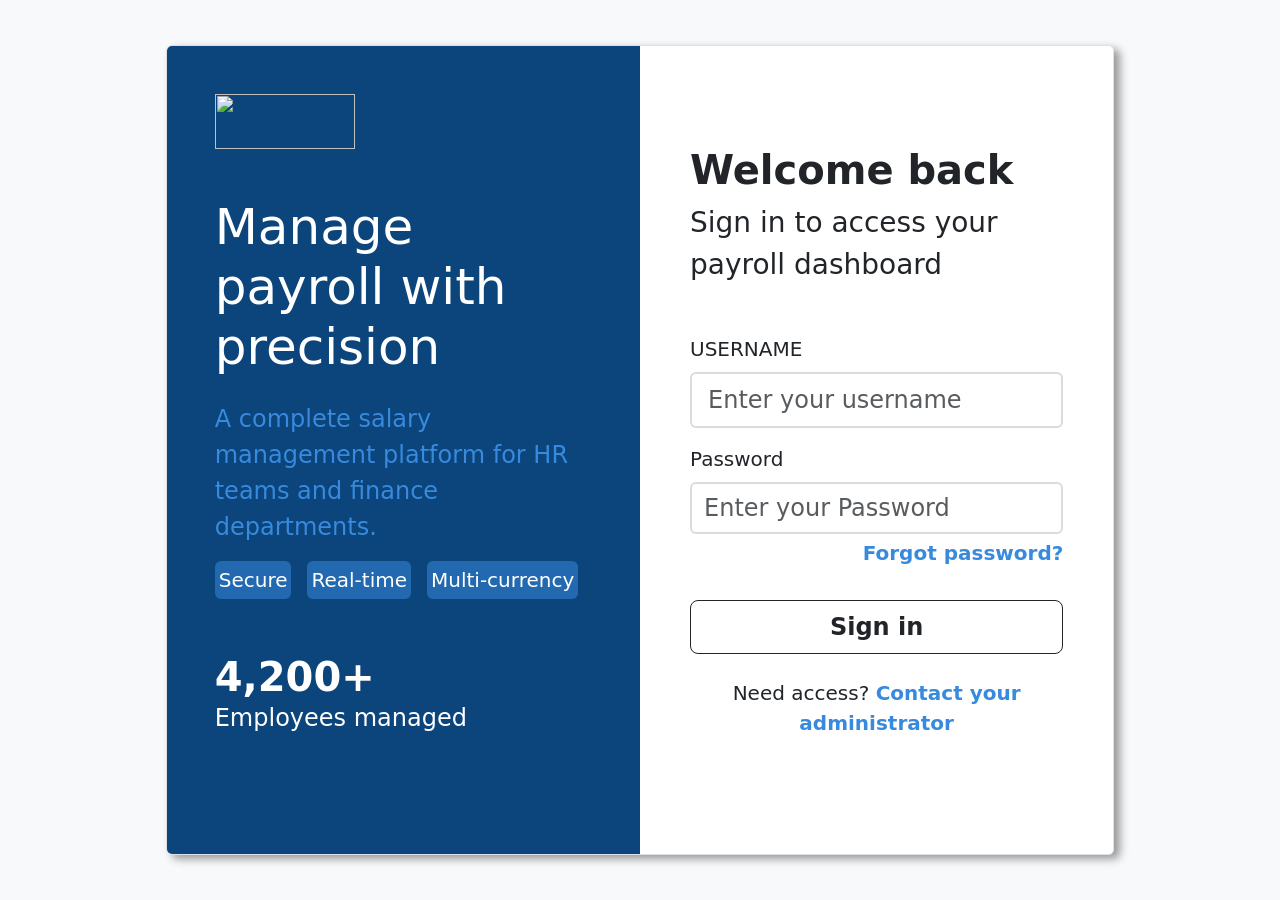
==== login.html @ 77b5b260 "login page design" ====
<!DOCTYPE html>
<html lang="en">

<head>
    <meta charset="UTF-8">
    <meta name="viewport" content="width=device-width, initial-scale=1.0">
    <title>LOGIN PAGE</title>
    <link href="https://cdn.jsdelivr.net/npm/bootstrap@5.3.8/dist/css/bootstrap.min.css" rel="stylesheet"
        integrity="sha384-sRIl4kxILFvY47J16cr9ZwB07vP4J8+LH7qKQnuqkuIAvNWLzeN8tE5YBujZqJLB" crossorigin="anonymous">
    <link rel="stylesheet" href="./css/style.css">
    <style>
        :root {
            --primaryColor: #0C447C;
            --secondaryColor: #378ADD;
        }
        /* body {
            background: #f1efe8;
        } */
     
        .row-container {
            box-shadow: 6px 4px 8px rgba(29, 29, 29, 0.441);
            overflow: hidden;
            width: 85%;
        }

        .logo img {
            width: 140px;
            height: 55px;

        }

        .leftSide-login {
            background-color: var(--primaryColor);
        }

        .leftSide-login h1 {
            font-size: 50px;
        }

        .prop {
            background-color: #378add87;
        }

        .leftSide-footer p:last-of-type {
            margin-top: -23px;
            color: var(--secondaryColor);
        }
        .rightSide-login{
            padding: 100px 50px;
            background-color: white;
        }
        .forgot-pass {
            color: var(--secondaryColor);
            margin-left: auto;
            
        }
        #name,#pass {
            border: 2px solid rgba(0, 0, 0, 0.142);
        }
        .contact {
            color: var(--secondaryColor);
            font-weight: bold;
        }
        .btn-outline-custom:hover {
            background-color:#4aa1f96e;
            border: 0;
        }
    </style>
</head>

<body class="bg-light">

    <div class="container  vh-100 d-flex justify-content-center align-items-center">
        <div class=" row-container row justify-content-center border rounded ">

            <div class="leftSide-login   vh-70 p-5 col-6">
                <div class="logo d-flex mb-5 ">
                    <img src="./images/salaryos-logo (1).png" alt="">
                    <!-- <p class="text-white">SalaryOS</p> -->
                </div>
                <h1 class="text-white mt-2 mb-4">Manage <br>payroll with <br>precision</h1>
                <p style="color:var(--secondaryColor)" class="fs-4 mt-2 ">A complete salary management platform for HR
                    teams and finance departments.</p>
                <div class="props   d-flex flex-wrap gap-3 mb-5 mt-2">
                    <div class="prop text-white border rounded p-1 border-0 fs-5">Secure</div>
                    <div class="prop text-white  border rounded p-1 border-0 fs-5">Real-time</div>
                    <div class="prop text-white border rounded p-1 border-0 fs-5">Multi-currency</div>
                </div>
                <div class="leftSide-footer">
                    <p class="text-white fs-1 fw-bold">4,200+</p>
                    <p class="text-white fs-4">Employees managed</p>
                </div>

            </div>
            <div class="rightSide-login  w-60  vh-70 col-6 ">
                <h2 class="fs-1 fw-bold">Welcome back</h2>
                <p class="fs-3 mb-5">Sign in to access your payroll dashboard</p>
                <form action="" validate>
                    <label for="name" class="d-block mb-2 fs-5">USERNAME</label>
                    <input type="text" name="username" id="name" class="d-block form-control mb-3 fs-4 text-secondray p-2 ps-3  " placeholder="Enter your username" required>
                    <label for="pass" class="d-block mb-2 fs-5">Password</label>
                    <input type="password" name="password" id="pass" class="d-block form-control fs-4 text-secondray" placeholder="Enter your Password" required>
                    <p class="forgot-pass mt-1 fs-5 d-flex justify-content-end fw-bold">Forgot password?</p>
                    <button type="submit" id="btn" class="btn btn-outline-custom btn-lg col-12 mb-4 mt-3 text-dark fs-4 fw-bold border border-dark">Sign in</button>
                    <p class="text-center fs-5"><span>Need access?</span> <span class="contact">Contact your administrator </span></p>
                </form>

            </div>

        </div>
    </div>

    <script src="https://cdn.jsdelivr.net/npm/bootstrap@5.3.8/dist/js/bootstrap.bundle.min.js"
        integrity="sha384-FKyoEForCGlyvwx9Hj09JcYn3nv7wiPVlz7YYwJrWVcXK/BmnVDxM+D2scQbITxI"
        crossorigin="anonymous"></script>
    <script src="./js/login.js"></script>
</body>

</html>
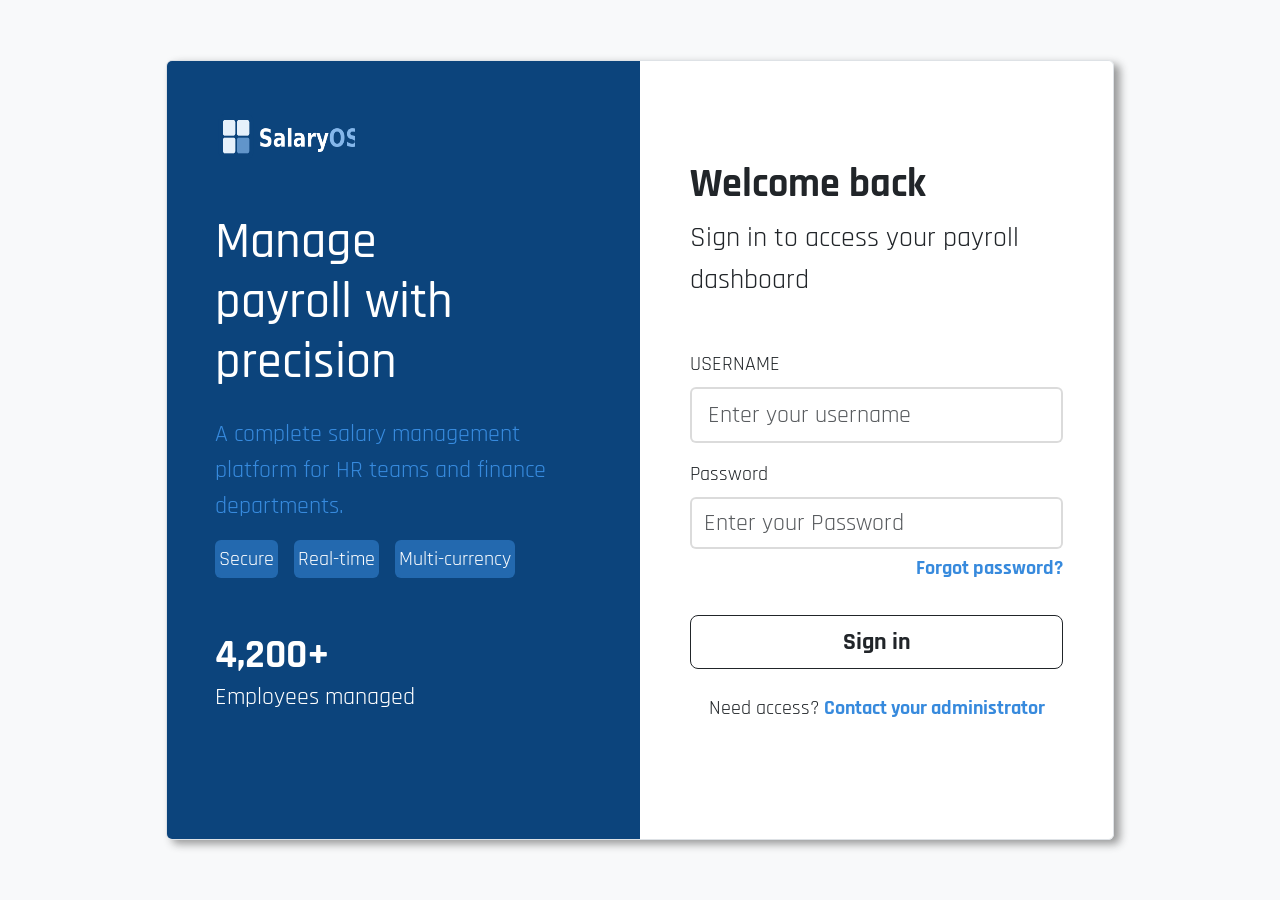
==== commit aa563ba4: "design changes" ====
--- a/login.html
+++ b/login.html
@@ -13,10 +13,7 @@
             --primaryColor: #0C447C;
             --secondaryColor: #378ADD;
         }
-        /* body {
-            background: #f1efe8;
-        } */
-     
+      
         .row-container {
             box-shadow: 6px 4px 8px rgba(29, 29, 29, 0.441);
             overflow: hidden;
--- a/css/style.css
+++ b/css/style.css
@@ -0,0 +1,57 @@
+@import url('https://fonts.googleapis.com/css2?family=Rajdhani:wght@400;500;600;700&display=swap');
+
+body {
+    font-family: 'Rajdhani', sans-serif;
+}
+
+:root {
+    /* ── Primary ── */
+    --primary-navy:        #0C447C;
+    --primary-navy-hover:  #185FA5;
+    --primary-blue:        #378ADD;
+    --primary-blue-light:  #85B7EB;
+    --primary-blue-tint:   #E6F1FB;
+    --primary-blue-avatar: #B5D4F4;
+
+    /* ── Backgrounds ── */
+    --bg-page:         #f1efe8;
+    --bg-card:         #ffffff;
+    --bg-table-header: #f8f9fa;
+    --bg-table-hover:  #f0f6ff;
+
+    /* ── Success / Green ── */
+    --green-dark:   #0F6E56;
+    --green-mid:    #1D9E75;
+    --green-light:  #5DCAA5;
+    --green-tint:   #E1F5EE;
+    --green-avatar: #C0DD97;
+
+    /* ── Danger / Red ── */
+    --red-dark:        #A32D2D;
+    --red-mid:         #E24B4A;
+    --red-light:       #F09595;
+    --red-tint:        #FCEBEB;
+    --red-admin-badge: #c0392b;
+
+    /* ── Warning / Amber ── */
+    --amber-dark:        #854F0B;
+    --amber-mid:         #EF9F27;
+    --amber-avatar:      #FAC775;
+    --amber-tint:        #FAEEDA;
+    --amber-avatar-dark: #633806;
+
+    /* ── Job Badges / Avatars ── */
+    --purple-tint:        #EEEDFE;
+    --purple-dark:        #3C3489;
+    --purple-avatar:      #CECBF6;
+    --pink-avatar:        #F4C0D1;
+    --pink-avatar-dark:   #72243E;
+    --teal-avatar:        #9FE1CB;
+
+    /* ── Text & Neutral ── */
+    --text-primary:   #222222;
+    --text-secondary: #666666;
+    --text-muted:     #888888;
+    --border-color:   #dddddd;
+    --text-on-navy:   #E6F1FB;
+}
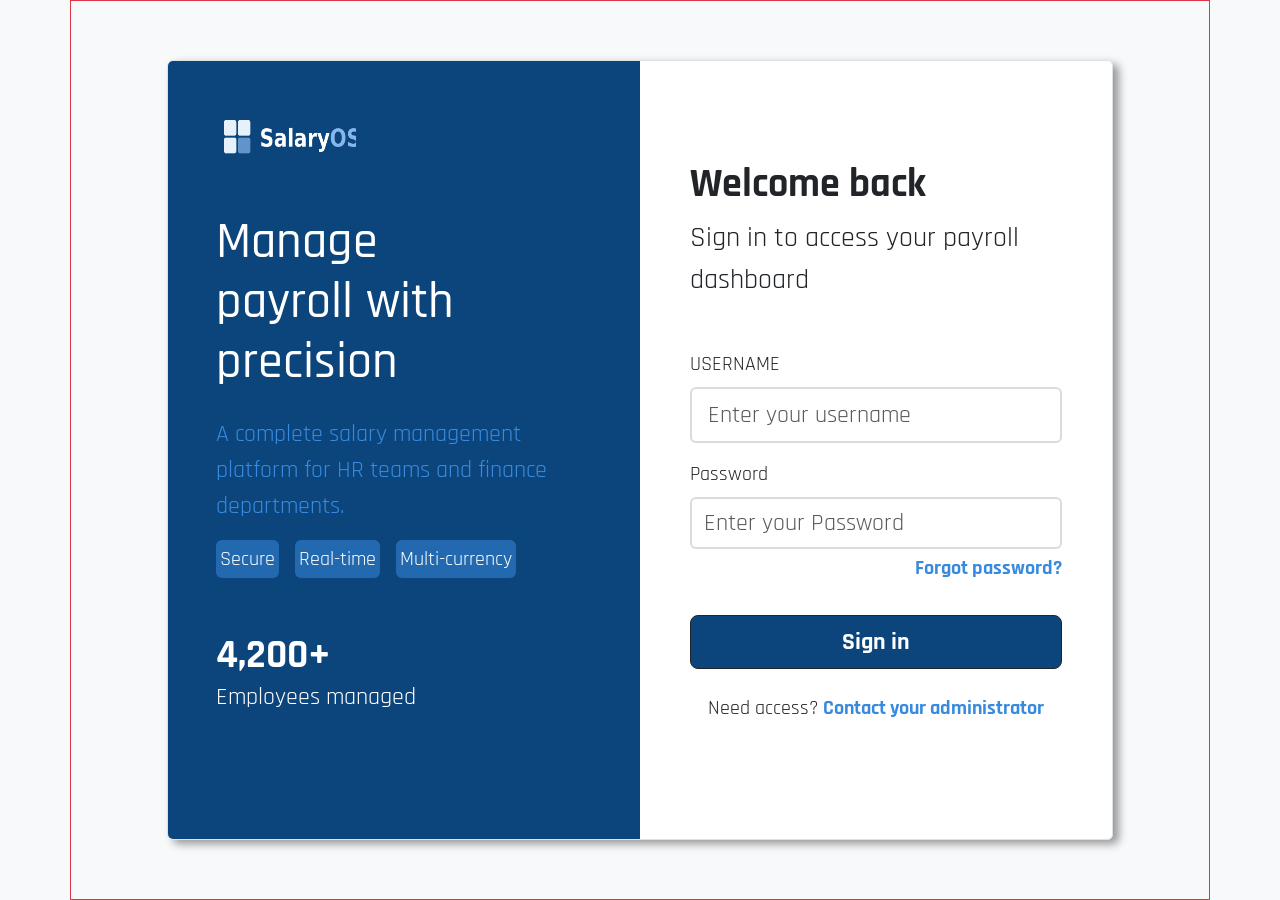
==== commit 5189d5d8: "adding clear all input" ====
--- a/login.html
+++ b/login.html
@@ -58,19 +58,23 @@
             color: var(--secondaryColor);
             font-weight: bold;
         }
-        .btn-outline-custom:hover {
-            background-color:#4aa1f96e;
+        .btn {
+            background: var(--primaryColor);
             border: 0;
+        }
+        .btn:hover {
+            background-color:#0c447cdf;
+            
         }
     </style>
 </head>
 
 <body class="bg-light">
 
-    <div class="container  vh-100 d-flex justify-content-center align-items-center">
-        <div class=" row-container row justify-content-center border rounded ">
+    <div class="container  min-vh-100 border border-danger d-flex justify-content-center align-items-center">
+        <div class=" row-container row justify-content-center border rounded vh-70">
 
-            <div class="leftSide-login   vh-70 p-5 col-6">
+            <div class="leftSide-login  p-5 col-6">
                 <div class="logo d-flex mb-5 ">
                     <img src="./images/salaryos-logo (1).png" alt="">
                     <!-- <p class="text-white">SalaryOS</p> -->
@@ -89,7 +93,7 @@
                 </div>
 
             </div>
-            <div class="rightSide-login  w-60  vh-70 col-6 ">
+            <div class="rightSide-login  w-60  col-6 ">
                 <h2 class="fs-1 fw-bold">Welcome back</h2>
                 <p class="fs-3 mb-5">Sign in to access your payroll dashboard</p>
                 <form action="" validate>
@@ -98,7 +102,7 @@
                     <label for="pass" class="d-block mb-2 fs-5">Password</label>
                     <input type="password" name="password" id="pass" class="d-block form-control fs-4 text-secondray" placeholder="Enter your Password" required>
                     <p class="forgot-pass mt-1 fs-5 d-flex justify-content-end fw-bold">Forgot password?</p>
-                    <button type="submit" id="btn" class="btn btn-outline-custom btn-lg col-12 mb-4 mt-3 text-dark fs-4 fw-bold border border-dark">Sign in</button>
+                    <button type="submit" id="btn" class="btn  text-white btn-lg col-12 mb-4 mt-3 text-dark fs-4 fw-bold border border-dark">Sign in</button>
                     <p class="text-center fs-5"><span>Need access?</span> <span class="contact">Contact your administrator </span></p>
                 </form>
 
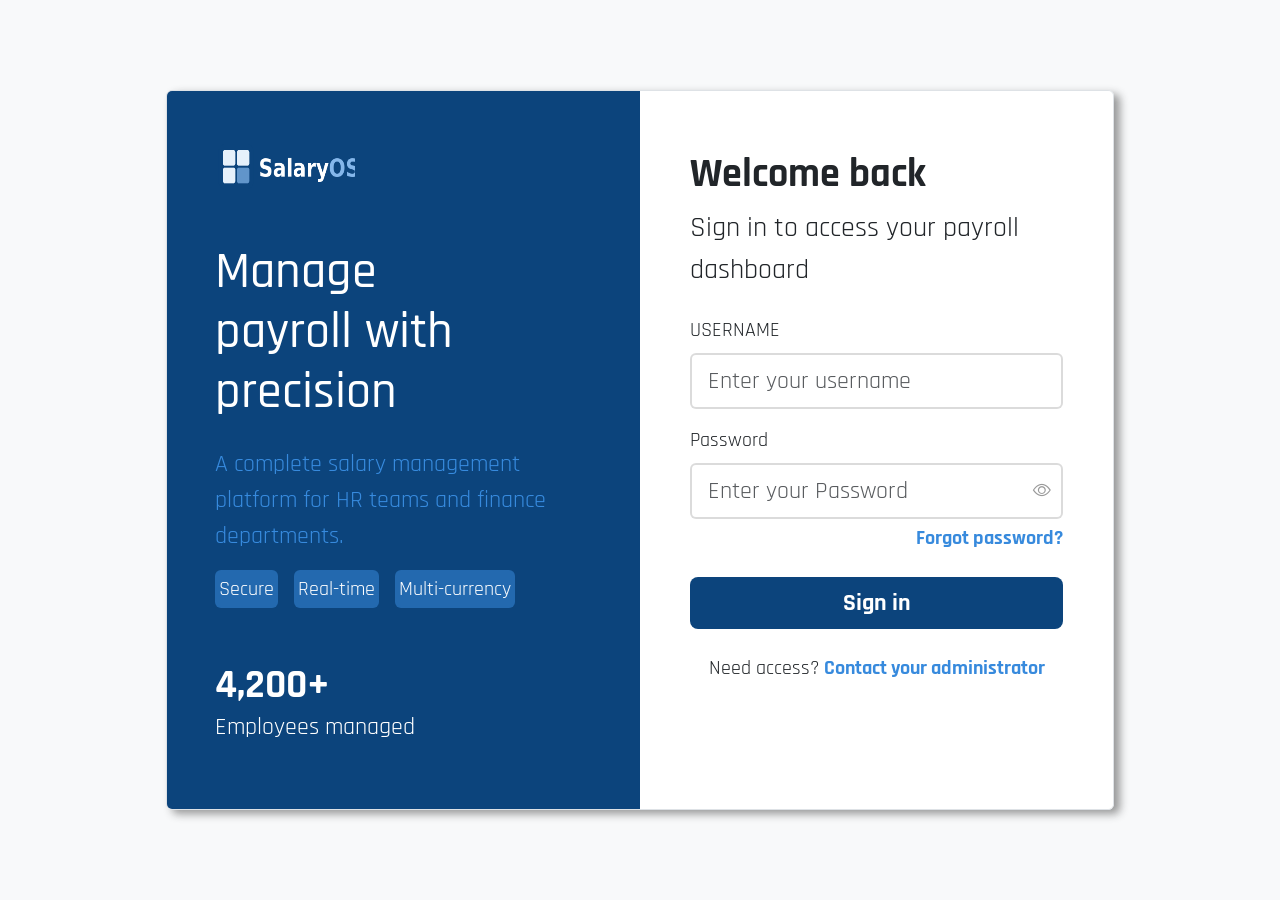
==== commit 4c990c10: "user profile done" ====
--- a/login.html
+++ b/login.html
@@ -7,13 +7,14 @@
     <title>LOGIN PAGE</title>
     <link href="https://cdn.jsdelivr.net/npm/bootstrap@5.3.8/dist/css/bootstrap.min.css" rel="stylesheet"
         integrity="sha384-sRIl4kxILFvY47J16cr9ZwB07vP4J8+LH7qKQnuqkuIAvNWLzeN8tE5YBujZqJLB" crossorigin="anonymous">
+    <link href="https://cdn.jsdelivr.net/npm/bootstrap-icons@1.11.3/font/bootstrap-icons.css" rel="stylesheet">
     <link rel="stylesheet" href="./css/style.css">
     <style>
         :root {
             --primaryColor: #0C447C;
             --secondaryColor: #378ADD;
         }
-      
+
         .row-container {
             box-shadow: 6px 4px 8px rgba(29, 29, 29, 0.441);
             overflow: hidden;
@@ -23,7 +24,6 @@
         .logo img {
             width: 140px;
             height: 55px;
-
         }
 
         .leftSide-login {
@@ -42,70 +42,158 @@
             margin-top: -23px;
             color: var(--secondaryColor);
         }
-        .rightSide-login{
-            padding: 100px 50px;
+
+        .rightSide-login {
+            padding: 60px 50px;
             background-color: white;
         }
+
         .forgot-pass {
             color: var(--secondaryColor);
             margin-left: auto;
-            
-        }
-        #name,#pass {
+        }
+
+        #name,
+        #pass {
             border: 2px solid rgba(0, 0, 0, 0.142);
         }
+
+        #name:focus,
+        #pass:focus {
+            border-color: var(--secondaryColor);
+            box-shadow: 0 0 0 3px rgba(55, 138, 221, .15);
+        }
+
         .contact {
             color: var(--secondaryColor);
             font-weight: bold;
         }
-        .btn {
+
+        .btn-signin {
             background: var(--primaryColor);
             border: 0;
-        }
-        .btn:hover {
-            background-color:#0c447cdf;
-            
+            color: white;
+        }
+
+        .btn-signin:hover {
+            background-color: #0c447cdf;
+            color: white;
+        }
+
+
+        .login-alert {
+            font-size: 14px;
+            padding: 10px 14px;
+            border-radius: 8px;
+            display: none;
+            margin-bottom: 16px;
+        }
+
+        .login-alert.error {
+            background: #FDECEA;
+            color: #A32D2D;
+            border: 1px solid #f5c6cb;
+        }
+
+        .login-alert.success {
+            background: #E6F7F2;
+            color: #0F6E56;
+            border: 1px solid #b7e3d5;
+        }
+
+
+        .pass-wrapper {
+            position: relative;
+        }
+
+        .pass-wrapper input {
+            padding-right: 48px;
+        }
+
+        .toggle-pass {
+            position: absolute;
+            right: 12px;
+            top: 50%;
+            transform: translateY(-50%);
+            background: none;
+            border: none;
+            color: #999;
+            cursor: pointer;
+            font-size: 18px;
+            padding: 0;
+        }
+
+        .toggle-pass:hover {
+            color: var(--primaryColor);
+        }
+
+
+        .btn-signin .spinner-border {
+            width: 1.1rem;
+            height: 1.1rem;
+            border-width: 2px;
         }
     </style>
 </head>
 
 <body class="bg-light">
 
-    <div class="container  min-vh-100 border border-danger d-flex justify-content-center align-items-center">
-        <div class=" row-container row justify-content-center border rounded vh-70">
-
-            <div class="leftSide-login  p-5 col-6">
-                <div class="logo d-flex mb-5 ">
+    <div class="container min-vh-100 d-flex justify-content-center align-items-center">
+        <div class="row-container row justify-content-center border rounded">
+
+
+            <div class="leftSide-login p-5 col-6">
+                <div class="logo d-flex mb-5">
                     <img src="./images/salaryos-logo (1).png" alt="">
-                    <!-- <p class="text-white">SalaryOS</p> -->
                 </div>
                 <h1 class="text-white mt-2 mb-4">Manage <br>payroll with <br>precision</h1>
-                <p style="color:var(--secondaryColor)" class="fs-4 mt-2 ">A complete salary management platform for HR
-                    teams and finance departments.</p>
-                <div class="props   d-flex flex-wrap gap-3 mb-5 mt-2">
+                <p style="color:var(--secondaryColor)" class="fs-4 mt-2">
+                    A complete salary management platform for HR teams and finance departments.
+                </p>
+                <div class="props d-flex flex-wrap gap-3 mb-5 mt-2">
                     <div class="prop text-white border rounded p-1 border-0 fs-5">Secure</div>
-                    <div class="prop text-white  border rounded p-1 border-0 fs-5">Real-time</div>
+                    <div class="prop text-white border rounded p-1 border-0 fs-5">Real-time</div>
                     <div class="prop text-white border rounded p-1 border-0 fs-5">Multi-currency</div>
                 </div>
                 <div class="leftSide-footer">
                     <p class="text-white fs-1 fw-bold">4,200+</p>
                     <p class="text-white fs-4">Employees managed</p>
                 </div>
-
             </div>
-            <div class="rightSide-login  w-60  col-6 ">
+
+
+            <div class="rightSide-login col-6">
                 <h2 class="fs-1 fw-bold">Welcome back</h2>
-                <p class="fs-3 mb-5">Sign in to access your payroll dashboard</p>
-                <form action="" validate>
+                <p class="fs-3 mb-4">Sign in to access your payroll dashboard</p>
+
+
+                <div class="login-alert" id="login-alert"></div>
+
+                <form id="login-form" onsubmit="handleLogin(event)">
                     <label for="name" class="d-block mb-2 fs-5">USERNAME</label>
-                    <input type="text" name="username" id="name" class="d-block form-control mb-3 fs-4 text-secondray p-2 ps-3  " placeholder="Enter your username" required>
+                    <input type="text" id="name" class="d-block form-control mb-3 fs-4 p-2 ps-3"
+                        placeholder="Enter your username" autocomplete="username">
+
                     <label for="pass" class="d-block mb-2 fs-5">Password</label>
-                    <input type="password" name="password" id="pass" class="d-block form-control fs-4 text-secondray" placeholder="Enter your Password" required>
-                    <p class="forgot-pass mt-1 fs-5 d-flex justify-content-end fw-bold">Forgot password?</p>
-                    <button type="submit" id="btn" class="btn  text-white btn-lg col-12 mb-4 mt-3 text-dark fs-4 fw-bold border border-dark">Sign in</button>
-                    <p class="text-center fs-5"><span>Need access?</span> <span class="contact">Contact your administrator </span></p>
+                    <div class="pass-wrapper mb-1">
+                        <input type="password" id="pass" class="d-block form-control fs-4 p-2 ps-3"
+                            placeholder="Enter your Password" autocomplete="current-password">
+                        <button type="button" class="toggle-pass" onclick="togglePass()">
+                            <i class="bi bi-eye" id="toggle-icon"></i>
+                        </button>
+                    </div>
+
+                    <p class="forgot-pass mt-1 fs-5 d-flex justify-content-end fw-bold mb-4">Forgot password?</p>
+
+                    <button type="submit" id="btn" class="btn-signin btn btn-lg col-12 mb-4 fs-4 fw-bold">
+                        Sign in
+                    </button>
+
+                    <p class="text-center fs-5">
+                        <span>Need access? </span>
+                        <span class="contact">Contact your administrator</span>
+                    </p>
                 </form>
-
             </div>
 
         </div>
@@ -114,7 +202,81 @@
     <script src="https://cdn.jsdelivr.net/npm/bootstrap@5.3.8/dist/js/bootstrap.bundle.min.js"
         integrity="sha384-FKyoEForCGlyvwx9Hj09JcYn3nv7wiPVlz7YYwJrWVcXK/BmnVDxM+D2scQbITxI"
         crossorigin="anonymous"></script>
-    <script src="./js/login.js"></script>
+    <script src="./js/functions.js"></script>
+    <script>
+
+        if (sessionStorage.getItem('loggedIn') === 'true') {
+            window.location.href = './index.html';
+        }
+
+
+        initAccounts();
+
+
+        function showAlert(msg, type = 'error') {
+            const el = document.getElementById('login-alert');
+            el.textContent = msg;
+            el.className = 'login-alert ' + type;
+            el.style.display = 'block';
+        }
+
+
+        function togglePass() {
+            const input = document.getElementById('pass');
+            const icon = document.getElementById('toggle-icon');
+            const isPass = input.type === 'password';
+            input.type = isPass ? 'text' : 'password';
+            icon.className = isPass ? 'bi bi-eye-slash' : 'bi bi-eye';
+        }
+
+
+        function handleLogin(e) {
+            e.preventDefault();
+
+            const name = document.getElementById('name').value.trim();
+            const pass = document.getElementById('pass').value;
+
+            if (!name || !pass) {
+                showAlert('Please fill in both fields.');
+                return;
+            }
+
+            const btn = document.getElementById('btn');
+            btn.disabled = true;
+            btn.innerHTML = '<span class="spinner-border me-2"></span>Signing in...';
+
+          
+
+            setTimeout(() => {
+                const result = loginAccount(name, pass);
+
+                if (result.success) {
+
+                    showAlert('Login successful! Redirecting…', 'success');
+
+                    // ✅ save session
+                    sessionStorage.setItem('loggedIn', 'true');
+                    sessionStorage.setItem('username', name);
+                    sessionStorage.setItem('role', result.role);
+
+                    setTimeout(() => {
+                        if (result.role === 'admin') {
+                            window.location.href = './index.html';
+                        } else {
+                            localStorage.setItem('loggedinUser' , result.username)
+                            window.location.href = './profile.html';
+                        }
+                    }, 700);
+
+                } else {
+                    showAlert(result.message || 'Invalid username or password.');
+                    btn.disabled = false;
+                    btn.innerHTML = 'Sign in';
+                }
+
+            }, 500);
+        }
+    </script>
 </body>
 
 </html>
